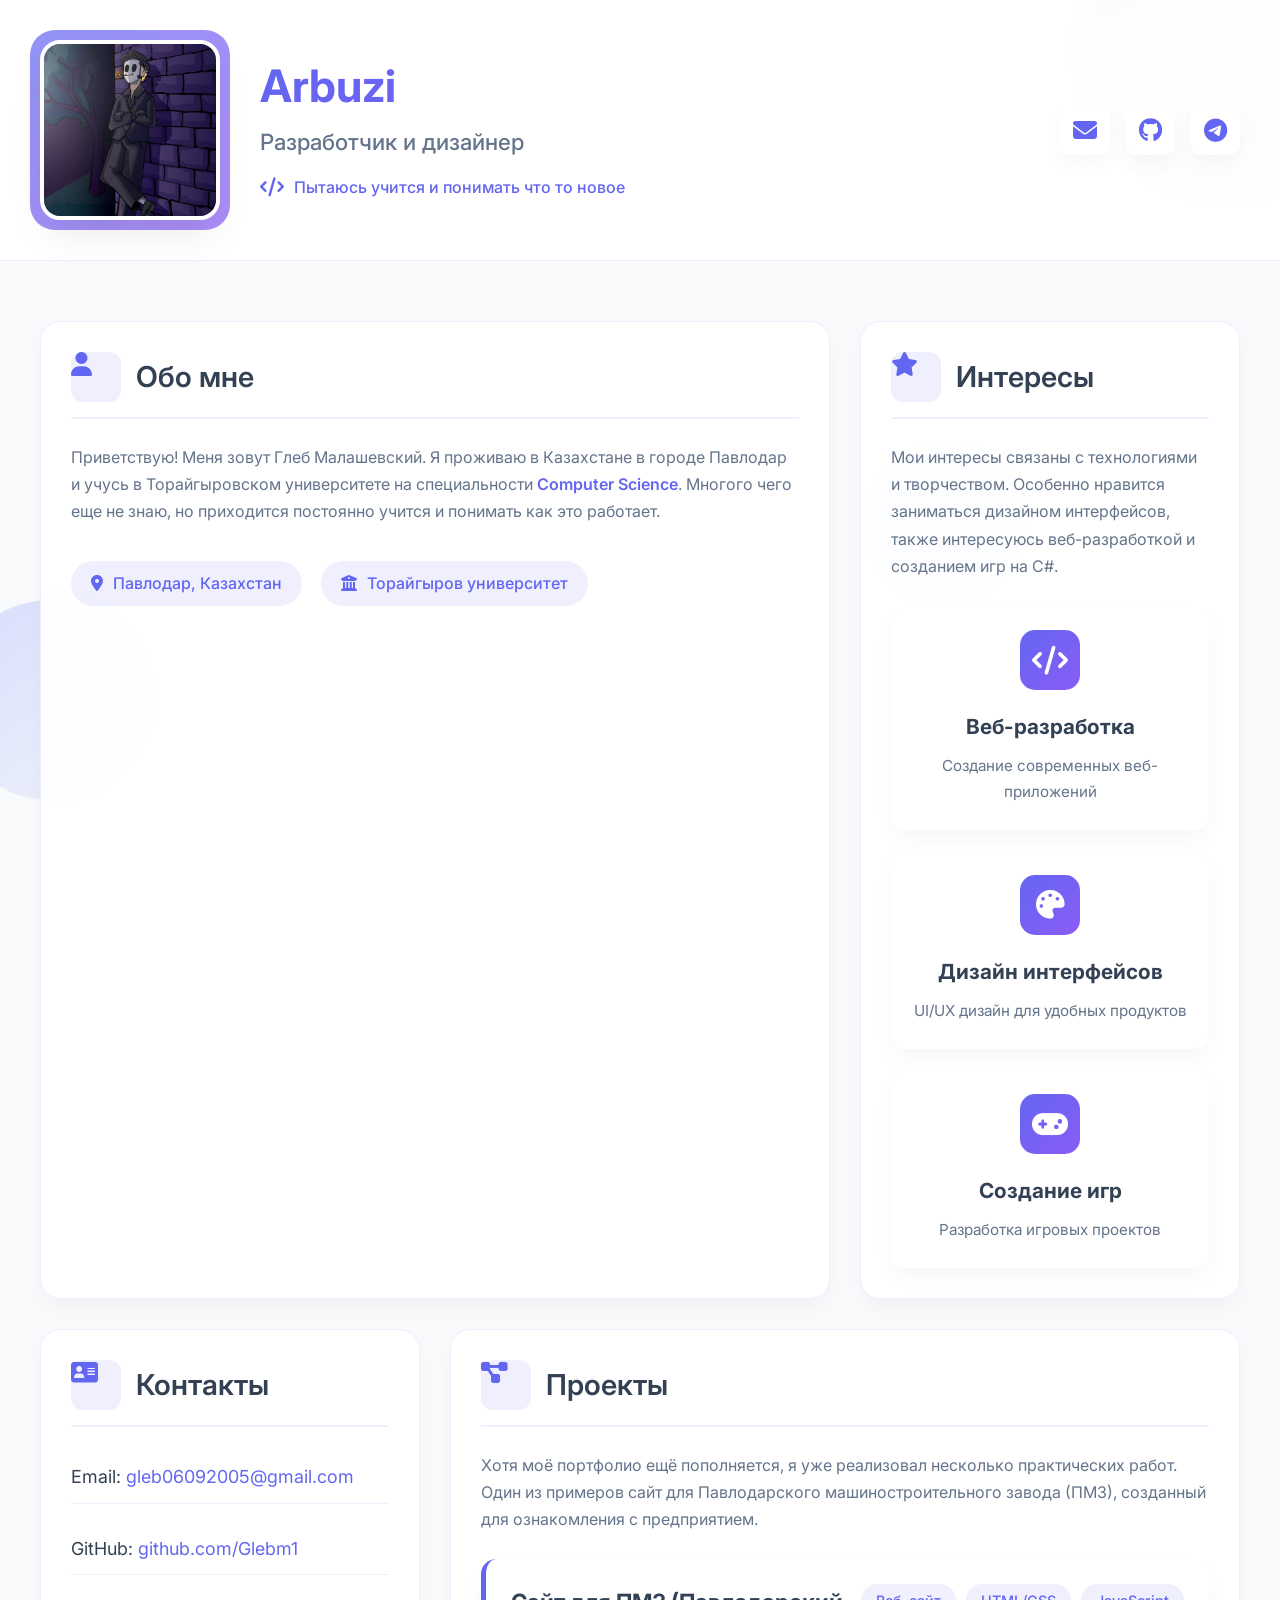
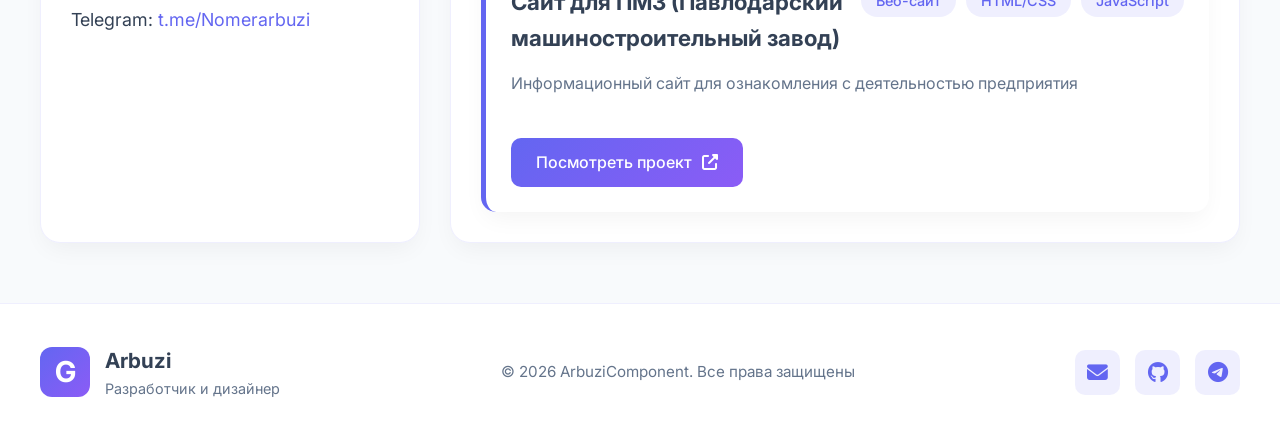
==== index.html @ 94a8eaaa "Add files via upload" ====
<!DOCTYPE html>
<html lang="ru">
<head>
    <meta charset="UTF-8">
    <meta name="viewport" content="width=device-width, initial-scale=1.0">
    <title>Глеб Малашевский | Портфолио</title>
    <link rel="stylesheet" href="style.css">
    <link rel="preconnect" href="https://fonts.googleapis.com">
    <link rel="preconnect" href="https://fonts.gstatic.com" crossorigin>
    <link href="https://fonts.googleapis.com/css2?family=Inter:wght@300;400;500;600;700&display=swap" rel="stylesheet">
    <link rel="stylesheet" href="https://cdnjs.cloudflare.com/ajax/libs/font-awesome/6.4.0/css/all.min.css">
</head>
<body>
    <div class="background-shapes">
        <div class="shape shape-1"></div>
        <div class="shape shape-2"></div>
        <div class="shape shape-3"></div>
    </div>

    <header>
        <div class="header-container">
            <div class="avatar-container">
                <div class="avatar-frame">
                    <img src="img/Avatar.png" alt="Фото Глеба" class="avatar">
                </div>
                <div class="avatar-decoration"></div>
            </div>
            <div class="header-text">
                <h1 class="main-title">Arbuzi</h1>
                <p class="subtitle">Разработчик и дизайнер</p>
                <div class="tagline">
                    <i class="fas fa-code"></i>
                    <span>Пытаюсь учится и понимать что то новое</span>
                </div>
            </div>
            <div class="header-icons">
                <a href="mailto:gleb06092005@gmail.com" class="icon-link" title="Email">
                    <i class="fas fa-envelope"></i>
                </a>
                <a href="https://github.com/Glebm1" target="_blank" class="icon-link" title="GitHub">
                    <i class="fab fa-github"></i>
                </a>
                <a href="https://t.me/Nomerarbuzi" target="_blank" class="icon-link" title="Telegram">
                    <i class="fab fa-telegram"></i>
                </a>
            </div>
        </div>
    </header>

    <main>
        <div class="content-wrapper">
            <div class="grid-container">
                <section class="content-card about-section">
                    <div class="card-header">
                        <i class="fas fa-user card-icon"></i>
                        <h2>Обо мне</h2>
                    </div>
                    <p>
                        Приветствую! Меня зовут Глеб Малашевский. Я проживаю в Казахстане в городе Павлодар и учусь
                        в Торайгыровском университете на специальности
                        <strong>Computer Science</strong>.
                        Многого чего еще не знаю, но приходится постоянно учится и понимать как это работает.
                    </p>
                    <div class="info-chip">
                        <i class="fas fa-map-marker-alt"></i>
                        <span>Павлодар, Казахстан</span>
                    </div>
                    <div class="info-chip">
                        <i class="fas fa-university"></i>
                        <span>Торайгыров университет</span>
                    </div>
                </section>

                <section class="content-card skills-section">
                    <div class="card-header">
                        <i class="fas fa-star card-icon"></i>
                        <h2>Интересы</h2>
                    </div>
                    <p class="section-intro">Мои интересы связаны с технологиями и творчеством. Особенно нравится заниматься дизайном интерфейсов, также интересуюсь веб-разработкой и созданием игр на C#.</p>
                    <div class="skills-grid">
                        <div class="skill-item">
                            <div class="skill-icon">
                                <i class="fas fa-code"></i>
                            </div>
                            <h3>Веб-разработка</h3>
                            <p>Создание современных веб-приложений</p>
                        </div>
                        <div class="skill-item">
                            <div class="skill-icon">
                                <i class="fas fa-palette"></i>
                            </div>
                            <h3>Дизайн интерфейсов</h3>
                            <p>UI/UX дизайн для удобных продуктов</p>
                        </div>
                        <div class="skill-item">
                            <div class="skill-icon">
                                <i class="fas fa-gamepad"></i>
                            </div>
                            <h3>Создание игр</h3>
                            <p>Разработка игровых проектов</p>
                        </div>
                    </div>
                </section>

                <section class="content-card contact-section">
                    <div class="card-header">
                        <i class="fas fa-address-card card-icon"></i>
                        <h2>Контакты</h2>
                    </div>
                    <div class="contacts">
                        <p>Email: <a href="mailto:gleb06092005@gmail.com">gleb06092005@gmail.com</a></p>
                        <p>GitHub: <a href="https://github.com/Glebm1" target="_blank">github.com/Glebm1</a></p>
                        <p>Telegram: <a href="https://t.me/Nomerarbuzi" target="_blank">t.me/Nomerarbuzi</a></p>
                    </div>
                </section>

                <section class="content-card project-section">
                    <div class="card-header">
                        <i class="fas fa-project-diagram card-icon"></i>
                        <h2>Проекты</h2>
                    </div>
                    <p class="section-intro">Хотя моё портфолио ещё пополняется, я уже реализовал несколько практических работ. Один из примеров сайт для Павлодарского машиностроительного завода (ПМЗ), созданный для ознакомления с предприятием.</p>
                    <div class="project-card">
                        <div class="project-header">
                            <h3>Сайт для ПМЗ (Павлодарский машиностроительный завод)</h3>
                            <div class="project-tags">
                                <span class="project-tag">Веб-сайт</span>
                                <span class="project-tag">HTML/CSS</span>
                                <span class="project-tag">JavaScript</span>
                            </div>
                        </div>
                        <p>Информационный сайт для ознакомления с деятельностью предприятия</p>
                        <a href="https://glebm1.github.io/ergmash.kz/" target="_blank" class="project-link">
                            <span>Посмотреть проект</span>
                            <i class="fas fa-external-link-alt"></i>
                        </a>
                    </div>
                </section>
            </div>
        </div>
    </main>

    <footer>
        <div class="footer-content">
            <div class="footer-logo">
                <div class="logo-icon">G</div>
                <div class="logo-text">
                    <span class="logo-name">Arbuzi</span>
                    <span class="logo-tagline">Разработчик и дизайнер</span>
                </div>
            </div>
            <p class="copyright">© 2026 ArbuziComponent. Все права защищены</p>
            <div class="footer-links">
                <a href="mailto:gleb06092005@gmail.com">
                    <i class="fas fa-envelope"></i>
                </a>
                <a href="https://github.com/Glebm1" target="_blank">
                    <i class="fab fa-github"></i>
                </a>
                <a href="https://t.me/Nomerarbuzi" target="_blank">
                    <i class="fab fa-telegram"></i>
                </a>
            </div>
        </div>
    </footer>
</body>
</html>
---- style.css ----
* {
    margin: 0;
    padding: 0;
    box-sizing: border-box;
}

:root {
    --primary-color: #6366f1;
    --primary-dark: #4f46e5;
    --primary-light: #a5b4fc;
    --secondary-color: #f59e0b;
    --bg-color: #f8fafc;
    --card-bg: rgba(255, 255, 255, 0.9);
    --text-color: #334155;
    --text-light: #64748b;
    --border-color: rgba(99, 102, 241, 0.1);
    --shadow-light: 0 10px 25px -5px rgba(0, 0, 0, 0.05);
    --shadow-medium: 0 20px 40px -10px rgba(0, 0, 0, 0.1);
    --shadow-dark: 0 25px 50px -12px rgba(0, 0, 0, 0.15);
    --gradient-primary: linear-gradient(135deg, #6366f1, #8b5cf6);
    --gradient-secondary: linear-gradient(135deg, #f59e0b, #f97316);
}

body {
    font-family: 'Inter', 'Segoe UI', sans-serif;
    background: var(--bg-color);
    color: var(--text-color);
    line-height: 1.6;
    min-height: 100vh;
    overflow-x: hidden;
}

.background-shapes {
    position: fixed;
    top: 0;
    left: 0;
    width: 100%;
    height: 100%;
    z-index: -1;
    overflow: hidden;
}

.shape {
    position: absolute;
    border-radius: 50%;
    background: linear-gradient(135deg, var(--primary-light), rgba(99, 102, 241, 0.1));
    opacity: 0.4;
}

.shape-1 {
    width: 300px;
    height: 300px;
    top: -100px;
    right: -100px;
}

.shape-2 {
    width: 200px;
    height: 200px;
    bottom: 100px;
    left: -50px;
}

.shape-3 {
    width: 150px;
    height: 150px;
    top: 50%;
    right: 20%;
}

/* Header */
header {
    padding: 40px 20px;
    display: flex;
    justify-content: center;
    align-items: center;
    background: var(--card-bg);
    backdrop-filter: blur(10px);
    border-bottom: 1px solid var(--border-color);
}

.header-container {
    max-width: 1200px;
    width: 100%;
    display: flex;
    align-items: center;
    justify-content: space-between;
    gap: 40px;
}

.avatar-container {
    position: relative;
    flex-shrink: 0;
}

.avatar-frame {
    width: 180px;
    height: 180px;
    border-radius: 20px;
    overflow: hidden;
    border: 4px solid white;
    box-shadow: var(--shadow-medium);
    position: relative;
    z-index: 2;
}

.avatar {
    width: 100%;
    height: 100%;
    object-fit: cover;
}

.avatar-decoration {
    position: absolute;
    top: -10px;
    left: -10px;
    width: 200px;
    height: 200px;
    border-radius: 25px;
    background: var(--gradient-primary);
    z-index: 1;
    opacity: 0.7;
}

.header-text {
    flex: 1;
}

.main-title {
    font-size: 2.8rem;
    margin-bottom: 10px;
    font-weight: 700;
    background: var(--gradient-primary);
    -webkit-background-clip: text;
    background-clip: text;
    color: transparent;
    line-height: 1.2;
}

.subtitle {
    font-size: 1.4rem;
    color: var(--text-light);
    margin-bottom: 15px;
    font-weight: 500;
}

.tagline {
    display: flex;
    align-items: center;
    gap: 10px;
    color: var(--primary-color);
    font-weight: 500;
}

.tagline i {
    font-size: 1.2rem;
}

.header-icons {
    display: flex;
    gap: 15px;
}

.icon-link {
    display: flex;
    align-items: center;
    justify-content: center;
    width: 50px;
    height: 50px;
    border-radius: 12px;
    background: white;
    color: var(--primary-color);
    font-size: 1.5rem;
    text-decoration: none;
    box-shadow: var(--shadow-light);
    transition: all 0.3s ease;
}

.icon-link:hover {
    background: var(--primary-color);
    color: white;
    transform: translateY(-5px);
    box-shadow: var(--shadow-medium);
}

/* Main Content */
main {
    flex: 1;
    padding: 60px 20px;
    display: flex;
    justify-content: center;
}

.content-wrapper {
    max-width: 1200px;
    width: 100%;
}

.grid-container {
    display: grid;
    grid-template-columns: repeat(auto-fill, minmax(350px, 1fr));
    gap: 30px;
}

.content-card {
    background: var(--card-bg);
    backdrop-filter: blur(10px);
    border-radius: 20px;
    padding: 30px;
    box-shadow: var(--shadow-light);
    border: 1px solid var(--border-color);
    transition: all 0.3s ease;
}

.content-card:hover {
    transform: translateY(-5px);
    box-shadow: var(--shadow-medium);
}

.card-header {
    display: flex;
    align-items: center;
    margin-bottom: 25px;
    padding-bottom: 15px;
    border-bottom: 2px solid var(--border-color);
}

.card-icon {
    font-size: 1.5rem;
    color: var(--primary-color);
    margin-right: 15px;
    background: rgba(99, 102, 241, 0.1);
    width: 50px;
    height: 50px;
    border-radius: 12px;
    display: flex;
    align-items: center;
    justify-content: center;
}

.content-card h2 {
    font-size: 1.8rem;
    color: var(--text-color);
    font-weight: 600;
}

.content-card p {
    color: var(--text-light);
    margin-bottom: 20px;
    line-height: 1.7;
}

.content-card strong {
    color: var(--primary-color);
    font-weight: 600;
}

/* About Section */
.about-section {
    grid-column: span 2;
}

.info-chip {
    display: inline-flex;
    align-items: center;
    gap: 10px;
    background: rgba(99, 102, 241, 0.1);
    color: var(--primary-color);
    padding: 10px 20px;
    border-radius: 50px;
    margin-right: 15px;
    margin-top: 15px;
    font-weight: 500;
}

.info-chip i {
    font-size: 1rem;
}

/* Skills Section */
.skills-grid {
    display: grid;
    grid-template-columns: repeat(auto-fill, minmax(200px, 1fr));
    gap: 20px;
    margin-top: 25px;
}

.skill-item {
    text-align: center;
    padding: 25px 20px;
    border-radius: 15px;
    background: white;
    box-shadow: var(--shadow-light);
    transition: all 0.3s ease;
}

.skill-item:hover {
    transform: translateY(-5px);
    box-shadow: var(--shadow-medium);
}

.skill-icon {
    width: 60px;
    height: 60px;
    border-radius: 15px;
    background: var(--gradient-primary);
    color: white;
    display: flex;
    align-items: center;
    justify-content: center;
    font-size: 1.8rem;
    margin: 0 auto 20px;
}

.skill-item h3 {
    font-size: 1.3rem;
    margin-bottom: 10px;
    color: var(--text-color);
}

.skill-item p {
    font-size: 0.95rem;
    margin-bottom: 0;
    color: var(--text-light);
}

/* Contact Section */
.contacts p {
    padding: 11px 0;
    font-size: 1.12rem;
    color: var(--text-color);
    border-bottom: 1px solid var(--border-color);
    line-height: 1.6;
}

.contacts p:last-child {
    border-bottom: none;
}

.contacts a {
    color: var(--primary-color);
    text-decoration: none;
    transition: color 0.2s ease;
}

.contacts a:hover {
    color: var(--primary-dark);
    text-decoration: underline;
}

/* Project Section */
.project-section {
    grid-column: span 2;
}

.project-card {
    background: white;
    border-radius: 15px;
    padding: 25px;
    margin-top: 25px;
    box-shadow: var(--shadow-light);
    border-left: 5px solid var(--primary-color);
}

.project-header {
    display: flex;
    justify-content: space-between;
    align-items: flex-start;
    margin-bottom: 15px;
    flex-wrap: wrap;
    gap: 15px;
}

.project-header h3 {
    font-size: 1.4rem;
    color: var(--text-color);
    flex: 1;
}

.project-tags {
    display: flex;
    gap: 10px;
    flex-wrap: wrap;
}

.project-tag {
    background: rgba(99, 102, 241, 0.1);
    color: var(--primary-color);
    padding: 5px 15px;
    border-radius: 50px;
    font-size: 0.9rem;
    font-weight: 500;
}

.project-link {
    display: inline-flex;
    align-items: center;
    gap: 10px;
    background: var(--gradient-primary);
    color: white;
    padding: 12px 25px;
    border-radius: 10px;
    text-decoration: none;
    font-weight: 500;
    margin-top: 20px;
    transition: all 0.3s ease;
}

.project-link:hover {
    transform: translateY(-3px);
    box-shadow: var(--shadow-medium);
}

/* Footer */
footer {
    background: white;
    padding: 40px 20px;
    border-top: 1px solid var(--border-color);
}

.footer-content {
    max-width: 1200px;
    margin: 0 auto;
    display: flex;
    justify-content: space-between;
    align-items: center;
    flex-wrap: wrap;
    gap: 30px;
}

.footer-logo {
    display: flex;
    align-items: center;
    gap: 15px;
}

.logo-icon {
    width: 50px;
    height: 50px;
    border-radius: 12px;
    background: var(--gradient-primary);
    color: white;
    display: flex;
    align-items: center;
    justify-content: center;
    font-size: 1.8rem;
    font-weight: 700;
}

.logo-text {
    display: flex;
    flex-direction: column;
}

.logo-name {
    font-size: 1.3rem;
    font-weight: 700;
    color: var(--text-color);
}

.logo-tagline {
    font-size: 0.9rem;
    color: var(--text-light);
}

.copyright {
    color: var(--text-light);
    font-size: 0.95rem;
}

.footer-links {
    display: flex;
    gap: 15px;
}

.footer-links a {
    display: flex;
    align-items: center;
    justify-content: center;
    width: 45px;
    height: 45px;
    border-radius: 10px;
    background: rgba(99, 102, 241, 0.1);
    color: var(--primary-color);
    font-size: 1.3rem;
    text-decoration: none;
    transition: all 0.3s ease;
}

.footer-links a:hover {
    background: var(--primary-color);
    color: white;
    transform: translateY(-3px);
}

/* Адаптивность */
@media (max-width: 1100px) {
    .about-section,
    .project-section {
        grid-column: span 1;
    }
    
    .grid-container {
        grid-template-columns: repeat(auto-fill, minmax(300px, 1fr));
    }
}

@media (max-width: 900px) {
    .header-container {
        flex-direction: column;
        text-align: center;
        gap: 30px;
    }
    
    .header-text {
        text-align: center;
    }
    
    .header-icons {
        justify-content: center;
    }
}

@media (max-width: 768px) {
    .main-title {
        font-size: 2.2rem;
    }
    
    .subtitle {
        font-size: 1.2rem;
    }
    
    .grid-container {
        grid-template-columns: 1fr;
    }
    
    .footer-content {
        flex-direction: column;
        text-align: center;
        gap: 20px;
    }
    
    .footer-logo {
        justify-content: center;
    }
}

@media (max-width: 480px) {
    header {
        padding: 30px 15px;
    }
    
    main {
        padding: 40px 15px;
    }
    
    .avatar-frame {
        width: 150px;
        height: 150px;
    }
    
    .avatar-decoration {
        width: 170px;
        height: 170px;
    }
    
    .main-title {
        font-size: 1.8rem;
    }
    
    .subtitle {
        font-size: 1.1rem;
    }
    
    .content-card {
        padding: 25px 20px;
    }
    
    .card-header {
        flex-direction: column;
        align-items: flex-start;
        gap: 15px;
    }
    
    .card-icon {
        margin-right: 0;
    }
    
    .skills-grid {
        grid-template-columns: 1fr;
    }
}
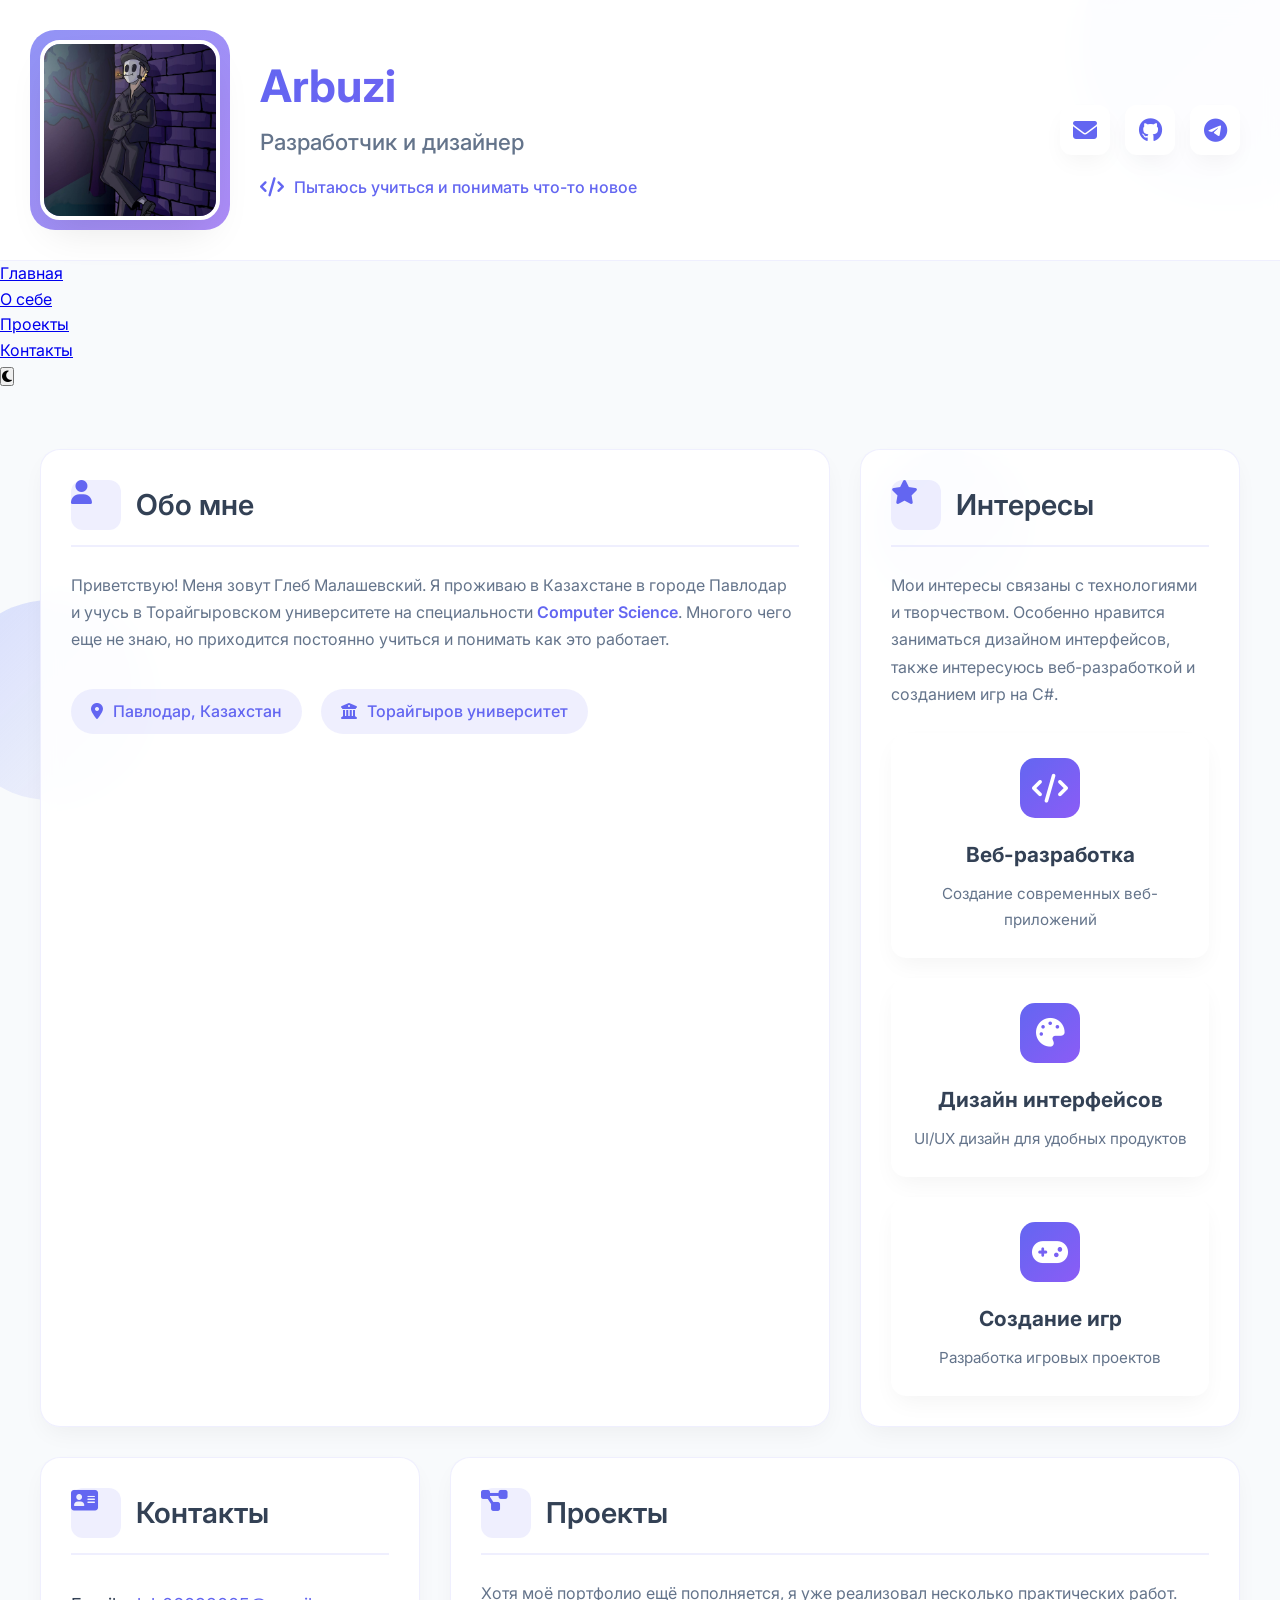
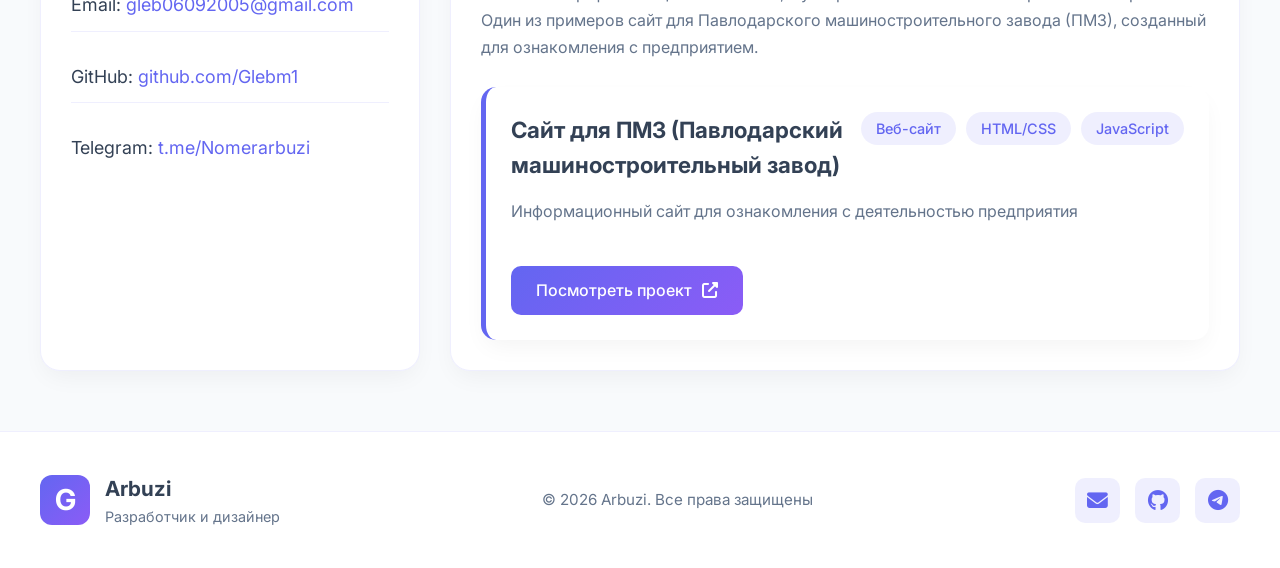
==== commit 0670373b: "Update index.html" ====
--- a/index.html
+++ b/index.html
@@ -30,7 +30,7 @@
                 <p class="subtitle">Разработчик и дизайнер</p>
                 <div class="tagline">
                     <i class="fas fa-code"></i>
-                    <span>Пытаюсь учится и понимать что то новое</span>
+                    <span>Пытаюсь учиться и понимать что-то новое</span>
                 </div>
             </div>
             <div class="header-icons">
@@ -47,6 +47,23 @@
         </div>
     </header>
 
+    <!-- НАВИГАЦИЯ ПОД ШАПКОЙ (ДОБАВЛЕНО) -->
+    <nav class="main-nav">
+        <div class="nav-container">
+            <ul class="nav-links">
+                <li><a href="index.html" class="active">Главная</a></li>
+                <li><a href="about.html">О себе</a></li>
+                <li><a href="projects.html">Проекты</a></li>
+                <li><a href="contact.html">Контакты</a></li>
+                <li class="theme-toggle-li">
+                    <button id="theme-toggle" class="theme-toggle-btn" title="Сменить тему">
+                        <i class="fas fa-moon"></i>
+                    </button>
+                </li>
+            </ul>
+        </div>
+    </nav>
+
     <main>
         <div class="content-wrapper">
             <div class="grid-container">
@@ -59,7 +76,7 @@
                         Приветствую! Меня зовут Глеб Малашевский. Я проживаю в Казахстане в городе Павлодар и учусь
                         в Торайгыровском университете на специальности
                         <strong>Computer Science</strong>.
-                        Многого чего еще не знаю, но приходится постоянно учится и понимать как это работает.
+                        Многого чего еще не знаю, но приходится постоянно учиться и понимать как это работает.
                     </p>
                     <div class="info-chip">
                         <i class="fas fa-map-marker-alt"></i>
@@ -149,7 +166,7 @@
                     <span class="logo-tagline">Разработчик и дизайнер</span>
                 </div>
             </div>
-            <p class="copyright">© 2026 ArbuziComponent. Все права защищены</p>
+            <p class="copyright">© 2026 Arbuzi. Все права защищены</p>
             <div class="footer-links">
                 <a href="mailto:gleb06092005@gmail.com">
                     <i class="fas fa-envelope"></i>
@@ -163,5 +180,6 @@
             </div>
         </div>
     </footer>
+    <script src="script.js"></script>
 </body>
-</html>+</html>
